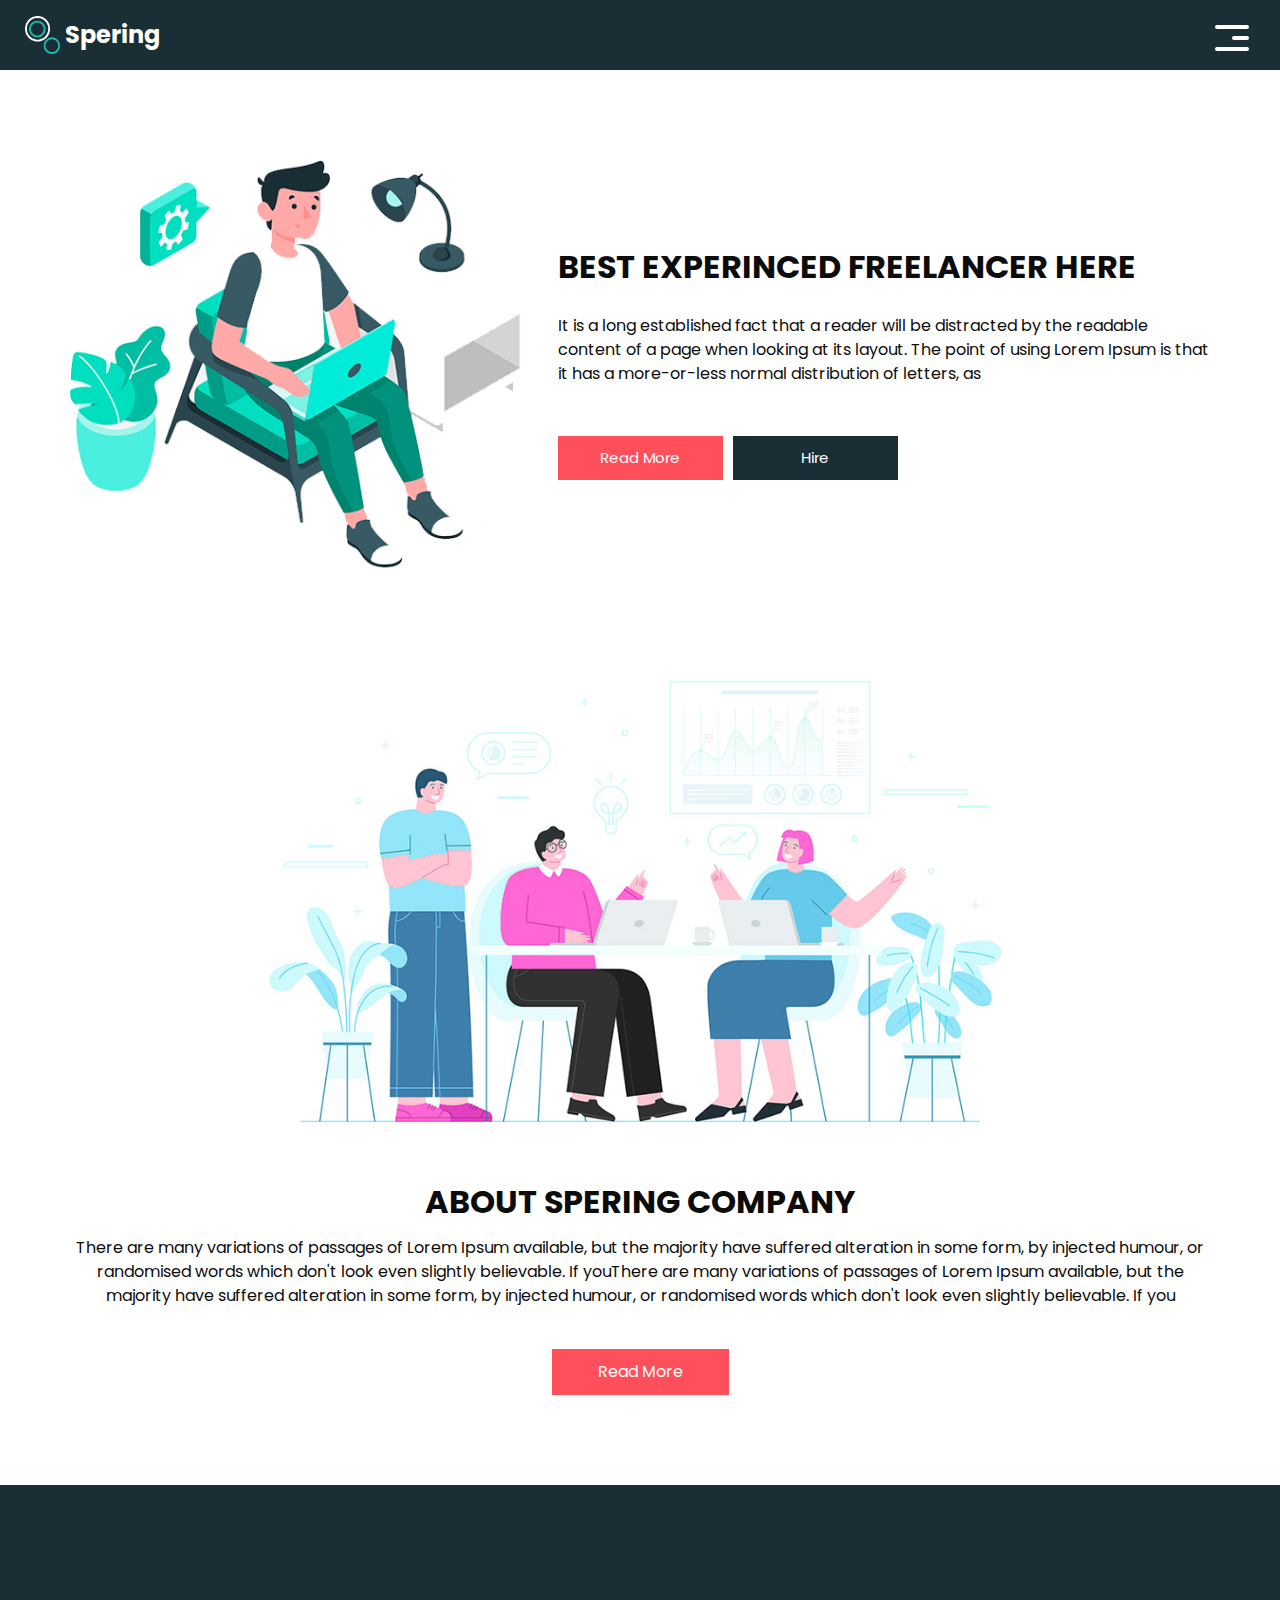
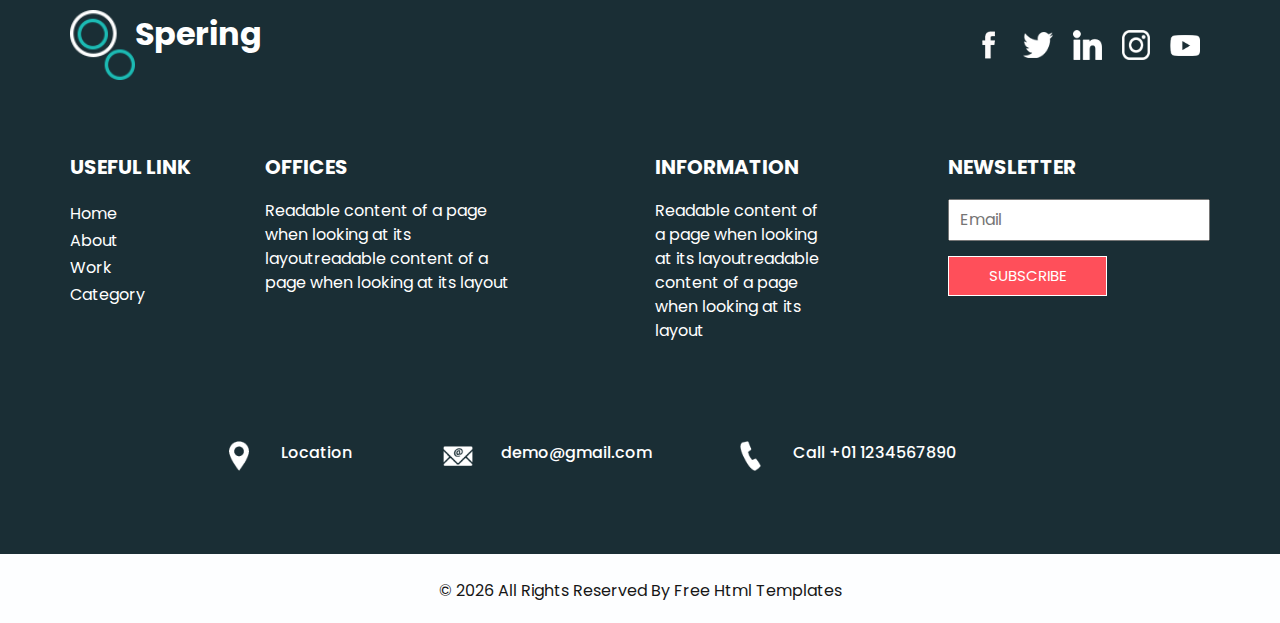
==== about.html @ 968855d3 "first commit" ====
<!DOCTYPE html>
<html>

<head>
  <!-- Basic -->
  <meta charset="utf-8" />
  <meta http-equiv="X-UA-Compatible" content="IE=edge" />
  <!-- Mobile Metas -->
  <meta name="viewport" content="width=device-width, initial-scale=1, shrink-to-fit=no" />
  <!-- Site Metas -->
  <meta name="keywords" content="" />
  <meta name="description" content="" />
  <meta name="author" content="" />

  <title>Spering</title>

  <!-- bootstrap core css -->
  <link rel="stylesheet" type="text/css" href="css/bootstrap.css" />

  <link href="https://fonts.googleapis.com/css?family=Poppins:400,700&display=swap" rel="stylesheet">
  <!-- Custom styles for this template -->
  <link href="css/style.css" rel="stylesheet" />
  <!-- responsive style -->
  <link href="css/responsive.css" rel="stylesheet" />
</head>

<body class="sub_page">
  <div class="hero_area">
    <!-- header section strats -->
    <header class="header_section">
      <div class="container-fluid">
        <nav class="navbar navbar-expand-lg custom_nav-container">
          <a class="navbar-brand" href="index.html">
            <img src="images/logo.png" alt="" />
            <span>
              Spering
            </span>
          </a>
          <button class="navbar-toggler" type="button" data-toggle="collapse" data-target="#navbarSupportedContent" aria-controls="navbarSupportedContent" aria-expanded="false" aria-label="Toggle navigation">
            <span class="navbar-toggler-icon"></span>
          </button>

          <div class="collapse navbar-collapse" id="navbarSupportedContent">
            <ul class="navbar-nav  ">
              <li class="nav-item">
                <a class="nav-link" href="index.html">Home <span class="sr-only">(current)</span></a>
              </li>
              <li class="nav-item active">
                <a class="nav-link" href="about.html"> About</a>
              </li>
              <li class="nav-item">
                <a class="nav-link" href="work.html">Work </a>
              </li>
              <li class="nav-item">
                <a class="nav-link" href="category.html"> Category </a>
              </li>
            </ul>
            <div class="user_option">
              <a href="">
                <span>
                  Login
                </span>
              </a>
              <form class="form-inline my-2 my-lg-0 ml-0 ml-lg-4 mb-3 mb-lg-0">
                <button class="btn  my-2 my-sm-0 nav_search-btn" type="submit"></button>
              </form>
            </div>
          </div>
          <div>
            <div class="custom_menu-btn ">
              <button>
                <span class=" s-1">

                </span>
                <span class="s-2">

                </span>
                <span class="s-3">

                </span>
              </button>
            </div>
          </div>

        </nav>
      </div>
    </header>
    <!-- end header section -->
  </div>


  <!-- experience section -->

  <section class="experience_section layout_padding-top layout_padding2-bottom">
    <div class="container">
      <div class="row">
        <div class="col-md-5">
          <div class="img-box">
            <img src="images/experience-img.jpg" alt="">
          </div>
        </div>
        <div class="col-md-7">
          <div class="detail-box">
            <div class="heading_container">
              <h2>
                Best Experinced Freelancer Here
              </h2>
            </div>
            <p>
              It is a long established fact that a reader will be distracted by the readable content of a page when looking at its layout. The point of using Lorem Ipsum is that it has a more-or-less normal distribution of letters, as
            </p>
            <div class="btn-box">
              <a href="" class="btn-1">
                Read More
              </a>
              <a href="" class="btn-2">
                Hire
              </a>
            </div>
          </div>
        </div>

      </div>
    </div>
  </section>

  <!-- end experience section -->


  <!-- about section -->

  <section class="about_section layout_padding-bottom">
    <div class="container">
      <div class="row">
        <div class="col-md-10 col-lg-9 mx-auto">
          <div class="img-box">
            <img src="images/about-img.jpg" alt="">
          </div>
        </div>
      </div>
      <div class="detail-box">
        <h2>
          About Spering Company
        </h2>
        <p>
          There are many variations of passages of Lorem Ipsum available, but the majority have suffered alteration in some form, by injected humour, or randomised words which don't look even slightly believable. If youThere are many variations of passages of Lorem Ipsum available, but the majority have suffered alteration in some form, by injected humour, or randomised words which don't look even slightly believable. If you
        </p>
        <a href="">
          Read More
        </a>
      </div>
    </div>
  </section>

  <!-- end about section -->

  <!-- info section -->

  <section class="info_section ">
    <div class="info_container layout_padding-top">
      <div class="container">
        <div class="info_top">
          <div class="info_logo">
            <img src="images/logo.png" alt="" />
            <span>
              Spering
            </span>
          </div>
          <div class="social_box">
            <a href="#">
              <img src="images/fb.png" alt="">
            </a>
            <a href="#">
              <img src="images/twitter.png" alt="">
            </a>
            <a href="#">
              <img src="images/linkedin.png" alt="">
            </a>
            <a href="#">
              <img src="images/instagram.png" alt="">
            </a>
            <a href="#">
              <img src="images/youtube.png" alt="">
            </a>
          </div>
        </div>

        <div class="info_main">
          <div class="row">
            <div class="col-md-3 col-lg-2">
              <div class="info_link-box">
                <h5>
                  Useful Link
                </h5>
                <ul>
                  <li class=" active">
                    <a class="" href="index.html">Home <span class="sr-only">(current)</span></a>
                  </li>
                  <li class="">
                    <a class="" href="about.html">About </a>
                  </li>
                  <li class="">
                    <a class="" href="work.html">Work </a>
                  </li>
                  <li class="">
                    <a class="" href="category.html">Category </a>
                  </li>
                </ul>
              </div>
            </div>
            <div class="col-md-3 ">
              <h5>
                Offices
              </h5>
              <p>
                Readable content of a page when looking at its layoutreadable content of a page when looking at its layout
              </p>
            </div>

            <div class="col-md-3 col-lg-2 offset-lg-1">
              <h5>
                Information
              </h5>
              <p>
                Readable content of a page when looking at its layoutreadable content of a page when looking at its layout
              </p>
            </div>

            <div class="col-md-3  offset-lg-1">
              <div class="info_form ">
                <h5>
                  Newsletter
                </h5>
                <form action="">
                  <input type="email" placeholder="Email">
                  <button>
                    Subscribe
                  </button>
                </form>
              </div>
            </div>
          </div>
        </div>
        <div class="row">
          <div class="col-lg-9 col-md-10 mx-auto">
            <div class="info_contact layout_padding2">
              <div class="row">
                <div class="col-md-3">
                  <a href="#" class="link-box">
                    <div class="img-box">
                      <img src="images/location.png" alt="">
                    </div>
                    <div class="detail-box">
                      <h6>
                        Location
                      </h6>
                    </div>
                  </a>
                </div>
                <div class="col-md-4">
                  <a href="#" class="link-box">
                    <div class="img-box">
                      <img src="images/mail.png" alt="">
                    </div>
                    <div class="detail-box">
                      <h6>
                        demo@gmail.com
                      </h6>
                    </div>
                  </a>
                </div>
                <div class="col-md-5">
                  <a href="#" class="link-box">
                    <div class="img-box">
                      <img src="images/call.png" alt="">
                    </div>
                    <div class="detail-box">
                      <h6>
                        Call +01 1234567890
                      </h6>
                    </div>
                  </a>
                </div>
              </div>
            </div>
          </div>
        </div>

      </div>
    </div>
  </section>

  <!-- end info section -->

  <!-- footer section -->
  <footer class="container-fluid footer_section ">
    <div class="container">
      <p>
        &copy; <span id="displayDate"></span> All Rights Reserved By
        <a href="https://html.design/">Free Html Templates</a>
      </p>
    </div>
  </footer>
  <!-- end  footer section -->


  <script src="js/jquery-3.4.1.min.js"></script>
  <script src="js/bootstrap.js"></script>
  <script src="js/custom.js"></script>


</body>
</body>

</html>
---- css/style.css ----
body {
  font-family: 'Poppins', sans-serif;
  color: #0c0c0c;
  background-color: #ffffff;
}

.layout_padding {
  padding-top: 90px;
  padding-bottom: 90px;
}

.layout_padding2 {
  padding: 45px 0;
}

.layout_padding2-top {
  padding-top: 45px;
  padding-bottom: 45px;
}

.layout_padding2-bottom {
  padding-bottom: 45px;
}

.layout_padding-top {
  padding-top: 90px;
}

.layout_padding-bottom {
  padding-bottom: 90px;
}

.heading_container {
  display: -webkit-box;
  display: -ms-flexbox;
  display: flex;
}

.heading_container h2 {
  font-weight: bold;
  text-transform: uppercase;
}

/*header section*/
.hero_area {
  height: calc(100vh - 30px);
  background: -webkit-gradient(linear, left top, right top, color-stop(55%, #1a2e35), color-stop(55%, #1cbbb4));
  background: linear-gradient(to right, #1a2e35 55%, #1cbbb4 55%);
  display: -webkit-box;
  display: -ms-flexbox;
  display: flex;
  -webkit-box-orient: vertical;
  -webkit-box-direction: normal;
      -ms-flex-direction: column;
          flex-direction: column;
  position: relative;
}

.sub_page .hero_area {
  height: auto;
  background: none;
  background-color: #1a2e35;
}

.hero_area.sub_pages {
  height: auto;
}

.header_section {
  overflow-x: hidden;
}

.header_section .container-fluid {
  padding-right: 25px;
  padding-left: 25px;
}

.header_section .nav_container {
  margin: 0 auto;
}

.header_section .user_option {
  display: -webkit-box;
  display: -ms-flexbox;
  display: flex;
  -webkit-box-align: center;
      -ms-flex-align: center;
          align-items: center;
}

.header_section .user_option a {
  display: -webkit-box;
  display: -ms-flexbox;
  display: flex;
  color: #ffffff;
  -webkit-box-align: center;
      -ms-flex-align: center;
          align-items: center;
}

.header_section .user_option a img {
  min-width: 20px;
  height: 20px;
  margin-right: 5px;
}

.custom_nav-container.navbar-expand-lg .navbar-nav .nav-item .nav-link {
  padding: 10px 15px;
  color: #ffffff;
  text-align: center;
}

a,
a:hover,
a:focus {
  text-decoration: none;
}

a:hover,
a:focus {
  color: initial;
}

.btn,
.btn:focus {
  outline: none !important;
  -webkit-box-shadow: none;
          box-shadow: none;
}

.custom_nav-container .nav_search-btn {
  background-image: url(../images/search-icon.png);
  background-size: 17px;
  background-repeat: no-repeat;
  background-position-y: 7px;
  width: 35px;
  height: 35px;
  padding: 0;
  border: none;
}

.custom_nav-container form {
  padding-top: 7px;
}

.navbar-brand {
  margin-right: 5%;
  display: -webkit-box;
  display: -ms-flexbox;
  display: flex;
  -webkit-box-align: center;
      -ms-flex-align: center;
          align-items: center;
}

.navbar-brand img {
  width: 35px;
  margin-right: 5px;
}

.navbar-brand span {
  font-weight: bold;
  color: #ffffff;
  font-size: 24px;
}

.custom_nav-container {
  z-index: 99999;
  padding: 0;
  height: 70px;
}

.custom_nav-container .navbar-toggler {
  outline: none;
}

.custom_nav-container .navbar-toggler .navbar-toggler-icon {
  background-image: url(../images/menu.png);
  background-size: 30px;
  width: 32px;
  height: 32px;
}

.lg_toggl-btn {
  background-color: transparent;
  border: none;
  outline: none;
  width: 56px;
  height: 40px;
  cursor: pointer;
}

.lg_toggl-btn:focus {
  outline: none;
}

.login_btn-container {
  padding-top: 30px;
}

.login_btn-container a {
  color: #1cbbb4;
  text-transform: uppercase;
}

/*end header section*/
/* slider section */
.slider_section {
  -webkit-box-flex: 1;
      -ms-flex: 1;
          flex: 1;
  display: -webkit-box;
  display: -ms-flexbox;
  display: flex;
  -webkit-box-align: center;
      -ms-flex-align: center;
          align-items: center;
  position: relative;
}

.slider_section .row {
  -webkit-box-align: center;
      -ms-flex-align: center;
          align-items: center;
}

.slider_section .row > div {
  position: unset;
}

.slider_section .detail-box h1 {
  color: #ffffff;
  font-weight: bold;
  text-transform: uppercase;
}

.slider_section .detail-box p {
  color: #ffffff;
  margin-top: 15px;
}

.slider_section .detail-box .btn-box {
  display: -webkit-box;
  display: -ms-flexbox;
  display: flex;
  -ms-flex-wrap: wrap;
      flex-wrap: wrap;
  margin: 45px -5px 0 -5px;
}

.slider_section .detail-box .btn-box a {
  text-align: center;
  width: 165px;
  font-size: 15px;
  margin: 5px;
}

.slider_section .detail-box .btn-box .btn-1 {
  display: inline-block;
  padding: 10px 0;
  background-color: #ff4f5a;
  color: #ffffff;
  -webkit-transition: all 0.3s;
  transition: all 0.3s;
  border: 1px solid transparent;
  border-radius: 0;
}

.slider_section .detail-box .btn-box .btn-1:hover {
  background-color: transparent;
  border-color: #ff4f5a;
  color: #ff4f5a;
}

.slider_section .detail-box .btn-box .btn-2 {
  display: inline-block;
  padding: 10px 0;
  background-color: #ffffff;
  color: #252525;
  -webkit-transition: all 0.3s;
  transition: all 0.3s;
  border: 1px solid transparent;
  border-radius: 0;
}

.slider_section .detail-box .btn-box .btn-2:hover {
  background-color: transparent;
  border-color: #ffffff;
  color: #ffffff;
}

.slider_section .img-container .img-box img {
  width: 100%;
}

.slider_section #carouselExampleIndicators {
  position: unset;
  width: 100%;
}

.slider_section .carousel_btn-container {
  width: 120px;
  position: absolute;
  bottom: 0;
  display: -webkit-box;
  display: -ms-flexbox;
  display: flex;
  -webkit-box-pack: justify;
      -ms-flex-pack: justify;
          justify-content: space-between;
  left: 8.5%;
  z-index: 999;
  -webkit-transform: translateY(50%);
          transform: translateY(50%);
}

.slider_section .carousel_btn-container .carousel-control-prev,
.slider_section .carousel_btn-container .carousel-control-next {
  position: relative;
  width: 55px;
  height: 55px;
  border: none;
  border-radius: 100%;
  opacity: 1;
  background-repeat: no-repeat;
  background-size: 14px;
  background-position: center;
  background-color: #1cbbb4;
  margin: 2px;
}

.slider_section .carousel_btn-container .carousel-control-prev:hover,
.slider_section .carousel_btn-container .carousel-control-next:hover {
  background-color: #ff4f5a;
}

.slider_section .carousel_btn-container .carousel-control-prev {
  background-image: url(../images/prev.png);
}

.slider_section .carousel_btn-container .carousel-control-next {
  background-image: url(../images/next.png);
}

.slider_section ol.carousel-indicators {
  margin: 0;
  width: 75px;
  bottom: 45px;
  left: initial;
  right: 25px;
}

.slider_section ol.carousel-indicators li {
  border-radius: 100%;
  text-indent: 0px;
  text-align: center;
  line-height: 55px;
  color: #ffffff;
  background-color: transparent;
  opacity: 1;
  display: none;
}

.slider_section ol.carousel-indicators li.active {
  display: block;
}

.experience_section .row {
  -webkit-box-align: center;
      -ms-flex-align: center;
          align-items: center;
}

.experience_section .detail-box p {
  margin-top: 20px;
}

.experience_section .detail-box .btn-box {
  display: -webkit-box;
  display: -ms-flexbox;
  display: flex;
  -ms-flex-wrap: wrap;
      flex-wrap: wrap;
  margin: 45px -5px 0 -5px;
}

.experience_section .detail-box .btn-box a {
  text-align: center;
  width: 165px;
  font-size: 15px;
  margin: 5px;
}

.experience_section .detail-box .btn-box .btn-1 {
  display: inline-block;
  padding: 10px 0;
  background-color: #ff4f5a;
  color: #ffffff;
  -webkit-transition: all 0.3s;
  transition: all 0.3s;
  border: 1px solid transparent;
  border-radius: 0;
}

.experience_section .detail-box .btn-box .btn-1:hover {
  background-color: transparent;
  border-color: #ff4f5a;
  color: #ff4f5a;
}

.experience_section .detail-box .btn-box .btn-2 {
  display: inline-block;
  padding: 10px 0;
  background-color: #1a2e35;
  color: #ffffff;
  -webkit-transition: all 0.3s;
  transition: all 0.3s;
  border: 1px solid transparent;
  border-radius: 0;
}

.experience_section .detail-box .btn-box .btn-2:hover {
  background-color: transparent;
  border-color: #1a2e35;
  color: #1a2e35;
}

.experience_section .img-box img {
  width: 100%;
}

.category_section {
  background-color: #1cbbb4;
  color: #ffffff;
  text-align: center;
}

.category_section .heading_container {
  -webkit-box-pack: center;
      -ms-flex-pack: center;
          justify-content: center;
}

.category_section .heading_container h2 {
  border-bottom: 1px solid #ffffff;
}

.category_section .category_container {
  display: -webkit-box;
  display: -ms-flexbox;
  display: flex;
  -ms-flex-wrap: wrap;
      flex-wrap: wrap;
  -webkit-box-pack: justify;
      -ms-flex-pack: justify;
          justify-content: space-between;
  margin-top: 25px;
}

.category_section .category_container .box {
  display: -webkit-box;
  display: -ms-flexbox;
  display: flex;
  -webkit-box-orient: vertical;
  -webkit-box-direction: normal;
      -ms-flex-direction: column;
          flex-direction: column;
  -webkit-box-align: center;
      -ms-flex-align: center;
          align-items: center;
  margin: 10px 0;
  min-width: 130px;
  -ms-flex-preferred-size: 26%;
      flex-basis: 26%;
}

.category_section .category_container .box .img-box {
  width: 120px;
  height: 120px;
  display: -webkit-box;
  display: -ms-flexbox;
  display: flex;
  -webkit-box-pack: center;
      -ms-flex-pack: center;
          justify-content: center;
  -webkit-box-align: center;
      -ms-flex-align: center;
          align-items: center;
}

.about_section {
  text-align: center;
}

.about_section .img-box img {
  width: 100%;
}

.about_section .detail-box h2 {
  font-weight: bold;
  text-transform: uppercase;
}

.about_section .detail-box p {
  margin-top: 15px;
}

.about_section .detail-box a {
  display: inline-block;
  padding: 10px 45px;
  background-color: #ff4f5a;
  color: #ffffff;
  -webkit-transition: all 0.3s;
  transition: all 0.3s;
  border: 1px solid transparent;
  border-radius: 0;
  margin-top: 25px;
}

.about_section .detail-box a:hover {
  background-color: transparent;
  border-color: #ff4f5a;
  color: #ff4f5a;
}

.freelance_section .row {
  -webkit-box-align: center;
      -ms-flex-align: center;
          align-items: center;
}

.freelance_section .tab_container .t-link-box {
  margin: 25px 0;
  display: -webkit-box;
  display: -ms-flexbox;
  display: flex;
  -webkit-box-align: center;
      -ms-flex-align: center;
          align-items: center;
  cursor: pointer;
}

.freelance_section .tab_container .t-link-box .img-box {
  width: 90px;
  height: 90px;
  min-width: 90px;
  min-height: 90px;
  display: -webkit-box;
  display: -ms-flexbox;
  display: flex;
  -webkit-box-pack: center;
      -ms-flex-pack: center;
          justify-content: center;
  -webkit-box-align: center;
      -ms-flex-align: center;
          align-items: center;
  background-color: #1a2e35;
  border-radius: 100%;
  margin-right: 35px;
}

.freelance_section .tab_container .t-link-box .img-box img {
  width: auto;
  height: auto;
  max-width: 45px;
  max-height: 45px;
}

.freelance_section .tab_container .t-link-box .detail-box h5 {
  font-weight: bold;
  color: #ff4f5a;
}

.freelance_section .tab_container .t-link-box .detail-box h3 {
  font-weight: bold;
  color: #252525;
}

.freelance_section .tab_container .t-link-box[aria-expanded="true"] .img-box, .freelance_section .tab_container .t-link-box:hover .img-box {
  background-color: #1cbbb4;
}

.freelance_section .img-box img {
  width: 100%;
}

.client_section .heading_container {
  -webkit-box-pack: center;
      -ms-flex-pack: center;
          justify-content: center;
  margin-bottom: 25px;
}

.client_section .detail-box {
  text-align: center;
  margin: 25px 35px;
  padding: 45px 65px 35px 65px;
  -webkit-box-shadow: 0px 0px 20px 0 rgba(0, 0, 0, 0.2);
          box-shadow: 0px 0px 20px 0 rgba(0, 0, 0, 0.2);
}

.client_section .detail-box h4 {
  font-weight: bold;
}

.client_section .detail-box p {
  margin-top: 15px;
  margin-bottom: 25px;
}

.client_section .carousel-control-prev,
.client_section .carousel-control-next {
  top: 50%;
  width: 65px;
  height: 65px;
  border: none;
  border-radius: 100%;
  opacity: 1;
  background-repeat: no-repeat;
  background-size: 10px;
  background-position: center;
  background-color: #1a2e35;
  margin: 2px;
  -webkit-transform: translateY(-50%);
          transform: translateY(-50%);
}

.client_section .carousel-control-prev {
  background-image: url(../images/prev-angle.png);
}

.client_section .carousel-control-next {
  background-image: url(../images/next-angle.png);
}

/* info section */
.info_section {
  position: relative;
  background-color: #1a2e35;
  color: #ffffff;
}

.info_section .heading_container {
  margin-bottom: 45px;
}

.info_section h5 {
  text-transform: uppercase;
  font-weight: bold;
  margin-bottom: 20px;
}

.info_section .info_top {
  display: -webkit-box;
  display: -ms-flexbox;
  display: flex;
  -webkit-box-align: center;
      -ms-flex-align: center;
          align-items: center;
  -webkit-box-pack: justify;
      -ms-flex-pack: justify;
          justify-content: space-between;
  margin-top: 35px;
  margin-bottom: 75px;
}

.info_section .info_top .info_logo {
  display: -webkit-box;
  display: -ms-flexbox;
  display: flex;
}

.info_section .info_top .info_logo img {
  width: 65px;
}

.info_section .info_top .info_logo span {
  color: #ffffff;
  font-weight: bold;
  font-size: 32px;
}

.info_section .info_top .social_box {
  display: -webkit-box;
  display: -ms-flexbox;
  display: flex;
  -webkit-box-align: center;
      -ms-flex-align: center;
          align-items: center;
}

.info_section .info_top .social_box a {
  margin: 0 10px;
}

.info_section .info_top .social_box a img {
  width: auto;
  height: auto;
  max-width: 30px;
  max-height: 30px;
}

.info_section a {
  text-transform: none;
}

.info_section ul {
  padding: 0;
}

.info_section ul li {
  list-style-type: none;
  margin: 3px 0;
}

.info_section ul li a {
  color: #ffffff;
}

.info_section .info_link-box {
  display: -webkit-box;
  display: -ms-flexbox;
  display: flex;
  -webkit-box-orient: vertical;
  -webkit-box-direction: normal;
      -ms-flex-direction: column;
          flex-direction: column;
}

.info_section .info_form form input {
  outline: none;
  width: 100%;
  padding: 7px 10px;
}

.info_section .info_form form button {
  display: inline-block;
  padding: 8px 40px;
  background-color: #ff4f5a;
  color: #ffffff;
  -webkit-transition: all 0.3s;
  transition: all 0.3s;
  border: 1px solid transparent;
  border-radius: 0;
  border: 1.5px solid #ffffff;
  margin-top: 15px;
  text-transform: uppercase;
  font-size: 15px;
}

.info_section .info_form form button:hover {
  background-color: transparent;
  border-color: #ff4f5a;
  color: #ff4f5a;
}

.info_section .info_contact .link-box {
  display: -webkit-box;
  display: -ms-flexbox;
  display: flex;
  -webkit-box-align: center;
      -ms-flex-align: center;
          align-items: center;
  margin: 30px 0;
  color: #ffffff;
}

.info_section .info_contact .link-box .img-box {
  display: -webkit-box;
  display: -ms-flexbox;
  display: flex;
  -webkit-box-pack: center;
      -ms-flex-pack: center;
          justify-content: center;
  -webkit-box-align: center;
      -ms-flex-align: center;
          align-items: center;
  min-width: 45px;
  min-height: 45px;
  margin-right: 20px;
}

.info_section .info_contact .link-box .img-box img {
  width: auto;
  height: auto;
  max-width: 30px;
  max-height: 30px;
}

/* end info section */
/* footer section*/
.footer_section {
  display: -webkit-box;
  display: -ms-flexbox;
  display: flex;
  -webkit-box-orient: vertical;
  -webkit-box-direction: normal;
      -ms-flex-direction: column;
          flex-direction: column;
  -webkit-box-pack: center;
      -ms-flex-pack: center;
          justify-content: center;
  background-color: #fdfeff;
}

.footer_section p {
  color: #171717;
  margin: 0;
  padding: 25px 0 20px 0;
  margin: 0 auto;
  text-align: center;
}

.footer_section a {
  color: #171717;
}

/* end footer section*/
#navbarSupportedContent {
  -webkit-transform: translateX(100vw);
          transform: translateX(100vw);
  opacity: 0;
  -webkit-transition: all 0.3s ease-in;
  transition: all 0.3s ease-in;
  -webkit-box-pack: justify;
      -ms-flex-pack: justify;
          justify-content: space-between;
  -webkit-box-align: center;
      -ms-flex-align: center;
          align-items: center;
}

#navbarSupportedContent.lg_nav-toggle {
  -webkit-transform: translateX(0);
          transform: translateX(0);
  opacity: 1;
}

.custom_menu-btn button {
  margin-top: 12px;
  outline: none;
  border: none;
  background-color: transparent;
}

.custom_menu-btn button span {
  display: block;
  width: 34px;
  height: 4px;
  background-color: #fff;
  margin: 7px 0;
  -webkit-transition: all 0.3s;
  transition: all 0.3s;
  border-radius: 10px;
}

.custom_menu-btn .s-2 {
  -webkit-transition: all 0.1s;
  transition: all 0.1s;
  width: 17px;
  margin-left: auto;
}

.menu_btn-style button .s-1 {
  -webkit-transform: rotate(45deg) translate(8px, 8px);
          transform: rotate(45deg) translate(8px, 8px);
}

.menu_btn-style button .s-2 {
  -webkit-transform: translateX(100px);
          transform: translateX(100px);
}

.menu_btn-style button .s-3 {
  -webkit-transform: rotate(-45deg) translate(8px, -8px);
          transform: rotate(-45deg) translate(8px, -8px);
}
/*# sourceMappingURL=style.css.map */
---- css/responsive.css ----
@media (max-width: 1120px) {}

@media (max-width: 992px) {
  .hero_area {
    height: auto;
  }

  #navbarSupportedContent {
    opacity: 1;
    transform: none;
    margin-top: 15px;
  }


  .navbar-toggler {
    padding: 0.25rem 0;
  }


  .header_section .user_option {
    display: none;
  }

  .custom_menu-btn {
    display: none;
  }

  .navbar-nav {
    align-items: center;
  }

  .custom_nav-container .navbar-toggler {
    margin-left: auto;
  }

  .custom_nav-container {
    padding: 15px 0;
    height: auto;
  }

  .slider_section {
    padding-top: 45px;
    padding-bottom: 120px;
  }

  .info_section .info_contact .link-box .img-box {
    margin-right: 8px;
  }

}

@media (max-width: 767px) {
  .hero_area {
    background: none;
    background-color: #1a2e35;
    /* background: linear-gradient(to bottom, #1a2e35 40%, #1cbbb4 40%); */
  }

  .slider_section {
    text-align: center;
    padding-bottom: 0;
  }

  .slider_section .detail-box {
    margin-bottom: 75px;
  }

  .slider_section .detail-box .btn-box {
    justify-content: center;
  }


  .img-container {
    padding: 0;
  }

  .slider_section .img-container .img-box {

    padding: 45px 0;
    background-color: #1cbbb4;
  }

  .experience_section .img-box {

    margin-bottom: 45px;

  }

  .category_section .category_container .box {
    flex-basis: 34%;
  }

  .client_section .detail-box {
    margin: 25px;
    padding: 45px 25px 35px 25px;
  }

  .client_section .carousel-control-prev,
  .client_section .carousel-control-next {
    top: 92%;
  }

  .info_section .info_top {

    flex-direction: column;

  }

  .info_section .info_top .social_box {
    margin-top: 35px;
  }

  .info_section .row>div {

    display: flex;
    flex-direction: column;
    align-items: center;
    text-align: center;
    margin-bottom: 25px;

  }

  .info_section .info_contact .link-box {
    margin: 0;
  }



}

@media (max-width: 576px) {
  .category_section .category_container {
    justify-content: center;
  }

  .category_section .category_container .box {
    flex-basis: 52%;
  }
}

@media (max-width: 480px) {}

@media (max-width: 420px) {
  .client_section .detail-box {
    margin: 25px 5px;
    box-shadow: 0px 0px 2px 0 rgba(0, 0, 0, 0.2);
  }

  .slider_section .carousel_btn-container {

    width: 100px;
  }

  .slider_section .carousel_btn-container .carousel-control-prev,
  .slider_section .carousel_btn-container .carousel-control-next {
    width: 45px;
    height: 45px;
    background-size: 12px;
  }

  .slider_section ol.carousel-indicators {
    right: 0;
  }

  .client_section .carousel-control-prev,
  .client_section .carousel-control-next {

    top: 95%;

  }


  .client_section .carousel-control-prev,
  .client_section .carousel-control-next {
    width: 50px;
    height: 50px;
    background-size: 8px;
  }

  .freelance_section .tab_container .t-link-box .detail-box h3 {
    font-size: 22px;
  }
}

@media (max-width: 360px) {}

@media (min-width: 1200px) {
  .container {
    max-width: 1170px;
  }
}
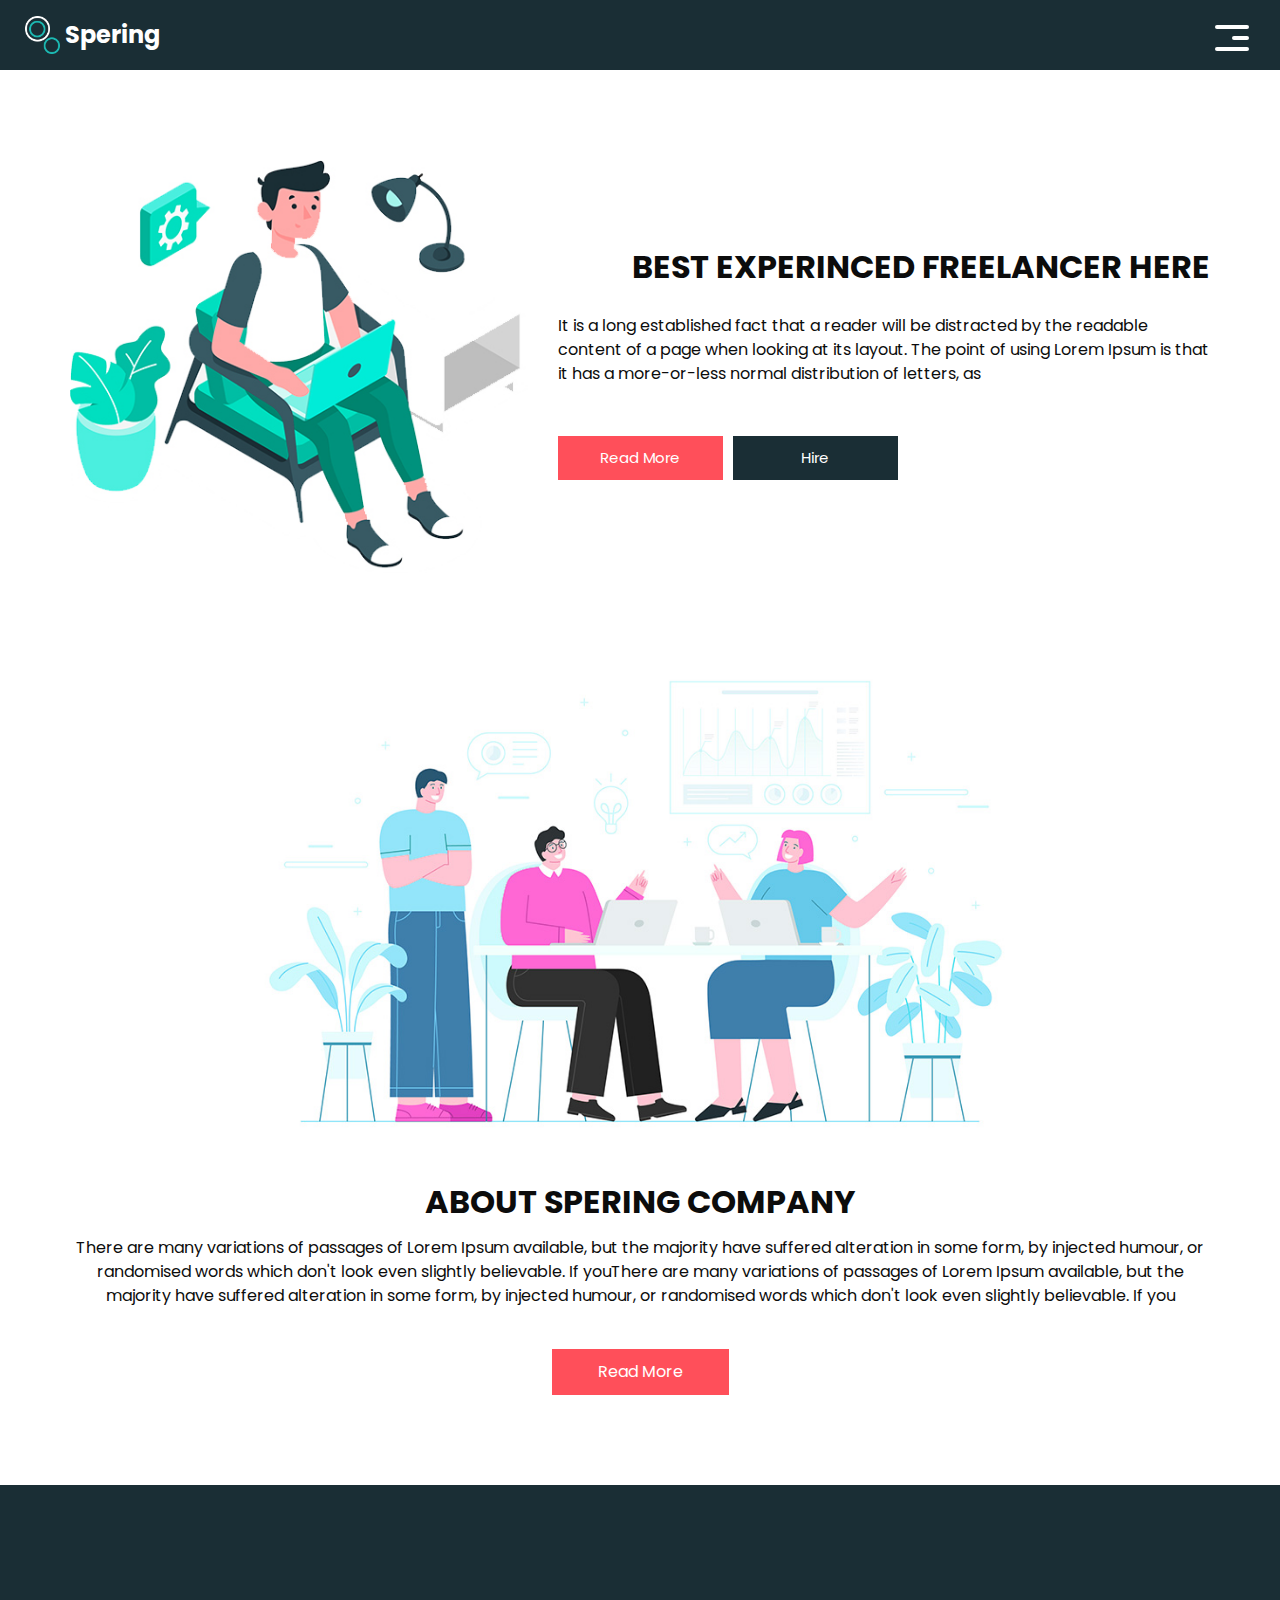
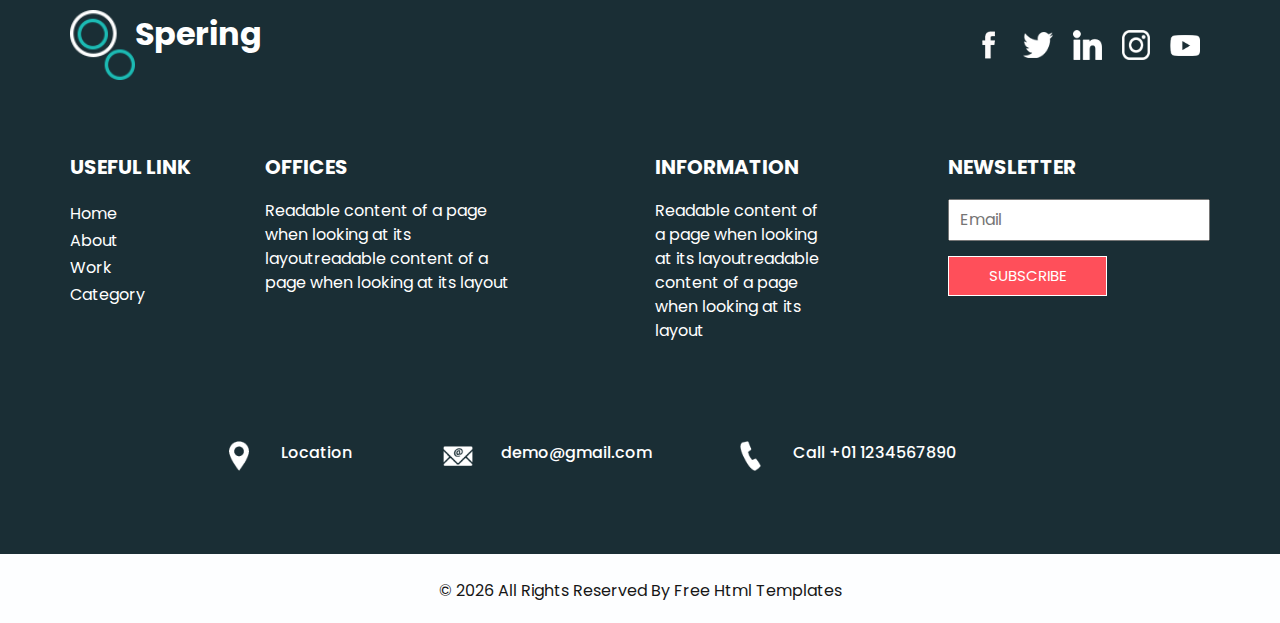
==== commit 0741da37: "BIKE-4: link navdar calculator" ====
--- a/about.html
+++ b/about.html
@@ -53,6 +53,9 @@
               </li>
               <li class="nav-item">
                 <a class="nav-link" href="category.html"> Category </a>
+              </li>
+              <li class="nav-item">
+                <a class="nav-link" href="calculator.html">Calculator </a>
               </li>
             </ul>
             <div class="user_option">
--- a/css/style.css
+++ b/css/style.css
@@ -34,6 +34,7 @@
   display: -webkit-box;
   display: -ms-flexbox;
   display: flex;
+  justify-content: flex-end;
 }
 
 .heading_container h2 {
@@ -534,6 +535,7 @@
   display: -webkit-box;
   display: -ms-flexbox;
   display: flex;
+  justify-content: flex-end;
   -webkit-box-align: center;
       -ms-flex-align: center;
           align-items: center;
@@ -556,7 +558,7 @@
           align-items: center;
   background-color: #1a2e35;
   border-radius: 100%;
-  margin-right: 35px;
+  margin-left: 25px;
 }
 
 .freelance_section .tab_container .t-link-box .img-box img {
@@ -568,6 +570,8 @@
 
 .freelance_section .tab_container .t-link-box .detail-box h5 {
   font-weight: bold;
+  display: flex;
+  justify-content: flex-end;
   color: #ff4f5a;
 }
 
@@ -578,10 +582,6 @@
 
 .freelance_section .tab_container .t-link-box[aria-expanded="true"] .img-box, .freelance_section .tab_container .t-link-box:hover .img-box {
   background-color: #1cbbb4;
-}
-
-.freelance_section .img-box img {
-  width: 100%;
 }
 
 .client_section .heading_container {
@@ -875,4 +875,5 @@
   -webkit-transform: rotate(-45deg) translate(8px, -8px);
           transform: rotate(-45deg) translate(8px, -8px);
 }
-/*# sourceMappingURL=style.css.map */+/*# sourceMappingURL=style.css.map */
+ 